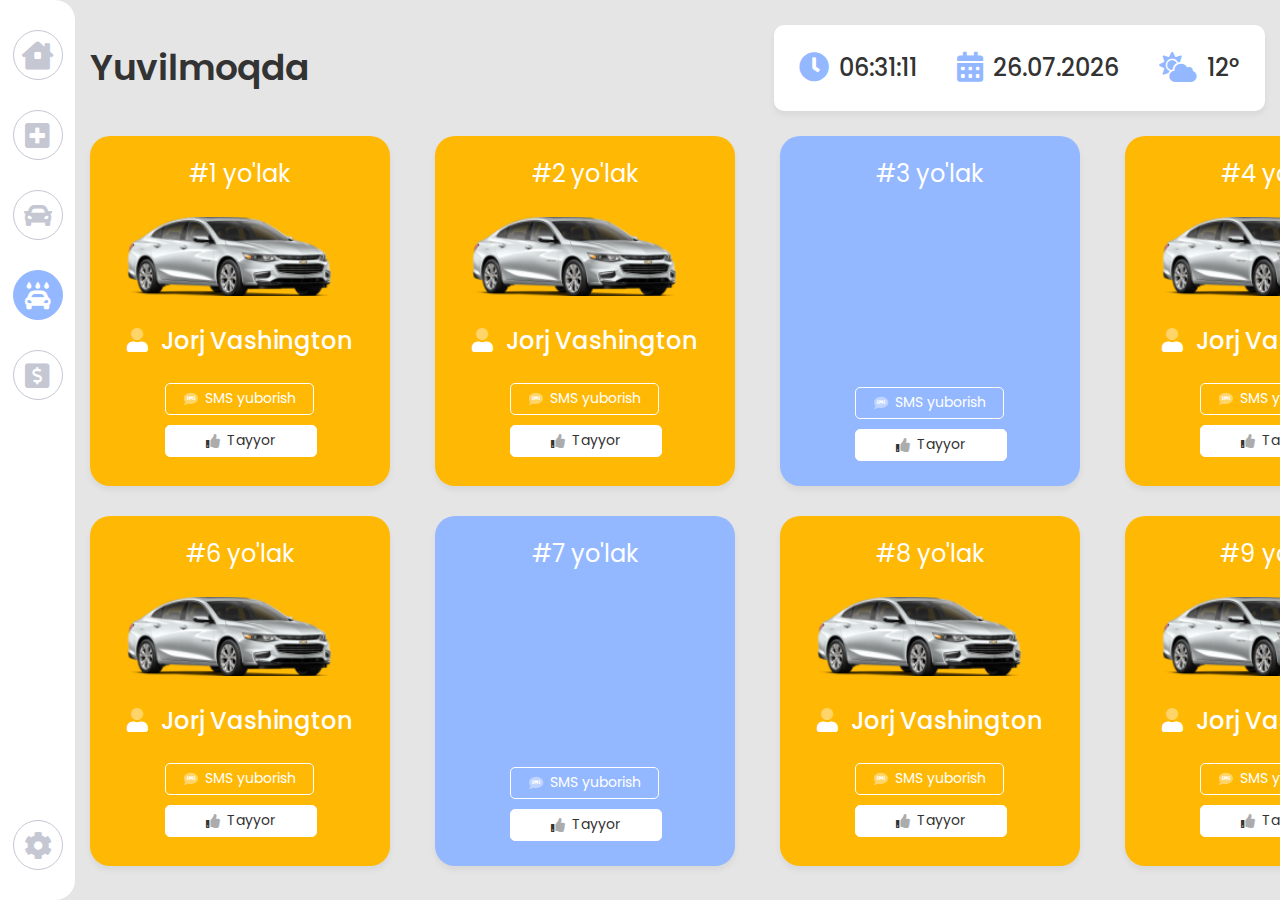
==== pages/beingwashed.html @ 0ac796c6 "merge Murodjon work" ====
<!DOCTYPE html>
<html lang="en">
<head>
    <meta charset="UTF-8">
    <meta http-equiv="X-UA-Compatible" content="IE=edge">
    <meta name="viewport" content="width=device-width, initial-scale=1.0">
    <title>Car wash | Yuvilmoqda</title>
    <link rel="stylesheet" href="../css/style.css">
    <link rel="stylesheet" href="../css/media.css">
</head>
<body>
    
    <div class="wrapper">
        <aside class="aside">
            <div class="aside_list">
                <button class="aside_link menu_btn"><i class="fas fa-bars"></i></button>
                <a href="main.html" class="aside_link"><i class="fas fa-house"></i><span class="tooltiptext">Bosh sahifa</span></a>
                <a href="order.html" class="aside_link"><i class="fas fa-plus-square"></i><span class="tooltiptext">Buyurtma olish</span></a>
                <a href="line.html" class="aside_link"><i class="fas fa-car"></i><span class="tooltiptext">Navbat</span></a>
                <a href="beingwashed.html" class="aside_link active"><i class="fas fa-car-wash"></i><span class="tooltiptext">Yuvilmoqda</span></a>
                <a href="#" class="aside_link"><i class="fas fa-usd-square"></i><span class="tooltiptext"></span></a>
            </div>
            <div class="aside_footer">
                <a href="settings.html" class="aside_link"><i class="fas fa-cog"></i><span class="tooltiptext">Sozlamalar</span></a>
            </div>
        </aside>
        <main class="main">
            <nav class="nav">
                <div class="container">
                    <h1 class="title">Yuvilmoqda</h1>
                    <div class="nav_details">
                        <div class="nav_content nav_clock">
                            <span class="clock_icon"><i class="fas fa-clock"></i></span>
                            <span class="nav_details_text clock_text">10:21:24</span>
                        </div>
                        <div class="nav_content nav_date">
                            <span class="date_icon"><i class="fas fa-calendar-alt"></i></span>
                            <span class="nav_details_text date_text">12.01.2022</span>
                        </div>
                        <div class="nav_content nav_weather">
                            <span class="weather_icon"><i class="fas fa-cloud-sun"></i></span>
                            <span class="nav_details_text weather_text">12°</span>
                        </div>
                    </div>
                </div>
            </nav>
            <div class="content">
                <div class="container">
                    <div class="card-menu">
                        <div class="card-menu-card">
                            <h1 class="yolak">#1 yo'lak</h1>
                            <img src="../img/Malibu2.png" alt="" class="yolak_img">
                            <h2 class="yolak-user"><i class="fad fa-user"></i>Jorj Vashington</h2>
                            <div class="button_class">
                            <button class="yolak-sms"><a href="#"><i class="fad fa-sms"></i>SMS yuborish</a></button>
                        </div>
                        <button class="yolak-tayyor"><a href="#"><i class="fad fa-thumbs-up"></i>Tayyor</a></button>
                        </div>
                        <div class="card-menu-card">
                            <h1 class="yolak">#2 yo'lak</h1>
                            <img src="../img/Malibu2.png" alt="" class="yolak_img">
                            <h2 class="yolak-user"><i class="fad fa-user"></i>Jorj Vashington</h2>
                            <div class="button_class">
                            <button class="yolak-sms"><a href="#"><i class="fad fa-sms"></i>SMS yuborish</a></button>
                        </div>
                        <button class="yolak-tayyor"><a href="#"><i class="fad fa-thumbs-up"></i>Tayyor</a></button>
                        </div>
                        <div class="card-menu-card carding">
                            <h1 class="yolak">#3 yo'lak</h1>
                           
                            <div class="button_cla">
                            <button class="yolak-sms"><a href="#"><i class="fad fa-sms"></i>SMS yuborish</a></button>
                        </div>
                        <button class="yolak-tayyor"><a href="#"><i class="fad fa-thumbs-up"></i>Tayyor</a></button>
                        </div>
                        <div class="card-menu-card">
                            <h1 class="yolak">#4 yo'lak</h1>
                            <img src="../img/Malibu2.png" alt="" class="yolak_img">
                            <h2 class="yolak-user"><i class="fad fa-user"></i>Jorj Vashington</h2>
                            <div class="button_class">
                            <button class="yolak-sms"><a href="#"><i class="fad fa-sms"></i>SMS yuborish</a></button>
                        </div>
                        <button class="yolak-tayyor"><a href="#"><i class="fad fa-thumbs-up"></i>Tayyor</a></button>
                        </div>
                        <div class="card-menu-card">
                            <h1 class="yolak">#5 yo'lak</h1>
                            <img src="../img/Malibu2.png" alt="" class="yolak_img">
                            <h2 class="yolak-user"><i class="fad fa-user"></i>Jorj Vashington</h2>
                            <div class="button_class">
                            <button class="yolak-sms"><a href="#"><i class="fad fa-sms"></i>SMS yuborish</a></button>
                        </div>
                        <button class="yolak-tayyor"><a href="#"><i class="fad fa-thumbs-up"></i>Tayyor</a></button>
                        </div>
                        <div class="card-menu-card">
                            <h1 class="yolak">#6 yo'lak</h1>
                            <img src="../img/Malibu2.png" alt="" class="yolak_img">
                            <h2 class="yolak-user"><i class="fad fa-user"></i>Jorj Vashington</h2>
                            <div class="button_class">
                            <button class="yolak-sms"><a href="#"><i class="fad fa-sms"></i>SMS yuborish</a></button>
                        </div>
                        <button class="yolak-tayyor"><a href="#"><i class="fad fa-thumbs-up"></i>Tayyor</a></button>
                        </div>
                        <div class="card-menu-card carding">
                            <h1 class="yolak">#7 yo'lak</h1>
                           
                            <div class="button_cla">
                            <button class="yolak-sms"><a href="#"><i class="fad fa-sms"></i>SMS yuborish</a></button>
                        </div>
                        <button class="yolak-tayyor"><a href="#"><i class="fad fa-thumbs-up"></i>Tayyor</a></button>
                        </div>
                        <div class="card-menu-card">
                            <h1 class="yolak">#8 yo'lak</h1>
                            <img src="../img/Malibu2.png" alt="" class="yolak_img">
                            <h2 class="yolak-user"><i class="fad fa-user"></i>Jorj Vashington</h2>
                            <div class="button_class">
                            <button class="yolak-sms"><a href="#"><i class="fad fa-sms"></i>SMS yuborish</a></button>
                        </div>
                        <button class="yolak-tayyor"><a href="#"><i class="fad fa-thumbs-up"></i>Tayyor</a></button>
                        </div>
                        <div class="card-menu-card">
                            <h1 class="yolak">#9 yo'lak</h1>
                            <img src="../img/Malibu2.png" alt="" class="yolak_img">
                            <h2 class="yolak-user"><i class="fad fa-user"></i>Jorj Vashington</h2>
                            <div class="button_class">
                            <button class="yolak-sms"><a href="#"><i class="fad fa-sms"></i>SMS yuborish</a></button>
                        </div>
                        <button class="yolak-tayyor"><a href="#"><i class="fad fa-thumbs-up"></i>Tayyor</a></button>
                        </div>
                        <div class="card-menu-card carding">
                            <h1 class="yolak">#10 yo'lak</h1>
                           
                            <div class="button_cla">
                            <button class="yolak-sms"><a href="#"><i class="fad fa-sms"></i>SMS yuborish</a></button>
                        </div>
                        <button class="yolak-tayyor"><a href="#"><i class="fad fa-thumbs-up"></i>Tayyor</a></button>
                        </div>
                    </div>
                </div>
            </div>
        </main>
    </div>

    <script src="../js/script.js"></script>

</body>
</html>
---- css/style.css ----
@import url(all.min.css);
@import url(fonts.css);

*{
    margin: 0;
    padding: 0;
    box-sizing: border-box;
    font-family: "Poppins";
    list-style: none;
    text-decoration: none;
    outline: none;
}
body{
    max-height: 100vh;
}
img{
    object-fit: cover;
}
button{
    border: none;
    outline: none;
    background: transparent;
    cursor: pointer;
}

::-webkit-scrollbar{
    width: 10px;
    border: 1px solid #FFFFFF80;
    background: #fff;
    border-radius: 10px;    
}
::-webkit-scrollbar-thumb{
    background: #94B8FF;
    border-radius: 10px;
}

.wrapper{
    background: #E5E5E5;
    height: 100vh;
    display: flex;
    position: relative;
}
main{
    width: 100%;
    height: 100vh;
    overflow-y: auto;
    padding-bottom: 15px;
}
.container{
    max-width: 1140px;
    margin: 0 auto;
    padding: 0 15px;
}
.menu_btn{
    display: none;
}
/************************************************ Aside styling ******************************************/
.aside{
    width: 150px;
    height: 100%;
    display: flex;
    flex-direction: column;
    justify-content: space-between;
    align-items: center;
    background: #fff;
    border-top-right-radius: 20px;
    border-bottom-right-radius: 20px;
    padding: 70px 0;
}
.aside_list, .aside_footer{
    display: flex;
    flex-direction: column;
    align-items: center;
}
.aside_link{
    position: relative;
    width: 70px;
    height: 70px;
    border-radius: 50%;
    border: 1px solid #C5C7D3;
    font-size: 32px;
    text-align: center;
    margin-bottom: 50px;
    color: #C5C7D3;
    transition: all .3s;
}
.aside_link i{
    line-height: 70px;
}
.aside_link:hover, .aside_link.active, .aside_link:focus{
    background: #94B8FF;
    color: #fff;
    border-color: #94B8FF;
}
.aside_footer .aside_link{
    margin: 0;
}
.aside_link .tooltiptext{
    opacity: 0;
    width: max-content;
    background: #fff;
    color: #000;
    text-align: center;
    padding: 7px 16px;
    border-radius: 2px;
    position: absolute;
    top: 50%;
    transform: translate(-50%, -50%);
    left: 110%;
    z-index: 99;
    font-size: 14px;
    line-height: 21px;
    transition: all .3s;
    pointer-events: none;
}
.aside_link:hover .tooltiptext {
    opacity: 1;
    transform: translate(0%, -50%);
    box-shadow: 0px 0px 10px rgba(0, 0, 0, 0.1);
}
.tooltiptext::after {
    content: "";
    position: absolute;
    top: 50%;
    right: 100%;
    margin-top: -5px;
    border-width: 5px;
    border-style: solid;
    border-color: transparent #fff transparent transparent;
}
/************************************************ Nav styling ******************************************/

nav .container{
    margin: 50px auto;
    display: flex;
    justify-content: space-between;
    align-items: center;
}
.title{
    font-size: 36px;
    line-height: 54px;
    font-weight: 600;
    color: #333333;
}
.nav_details{
    display: flex;
    align-items: center;
    padding: 25px;
    background: #fff;
    box-shadow: 0px 4px 6px rgba(0, 0, 0, 0.06);
    border-radius: 10px;
}
.nav_content{
    padding-right: 40px;
    display: flex;
    align-items: center;
}
.nav_weather{
    padding-right: 0;
}
.nav_details i{
    color: #94B8FF;
    font-size: 30px;
    padding-right: 10px;
}
.nav_details_text, .weather_card_date{
    font-size: 24px;
    line-height: 36px;
    font-weight: 500;
    color: #333;
}
.weather_card_date{
    color: #fff;
}
/********************************************** Main page styling ******************************************/
.main_cards{
    display: grid;
    grid-template-columns: 1fr 1fr 1fr 1fr 1fr 1fr 1fr 1fr 1fr 1fr;
    grid-gap: 100px;
}
.main_card{
    grid-column: span 3;
    height: 350px;
    border-radius: 20px;
    display: flex;
    flex-direction: column;
    justify-content: center;
    align-items: center;
    color: #fff;
    transition: all .3s;
}
.main_card:nth-child(1), .main_card:nth-child(4){
    background: #94B8FF;
}
.main_card:nth-child(2), .main_card:nth-child(5){
    background: #FFB803;
}
.main_card_weather{
    grid-column: span 4;
    grid-row: span 2;
    height: auto !important;
    background: linear-gradient(192.05deg, #47BFDF 0%, #4A91FF 100%);
    display: block;
    border-radius: 15px;
    padding: 50px;
    position: relative;
    overflow: hidden;
}
.main_card_weather::before{
    content: "";
    position: absolute;
    top: 120px;
    left: 0;
    width: 112px;
    height: 235px;
    background: url(../img/weather_vector2.png) no-repeat center / cover;
}
.main_card_weather::after{
    content: "";
    position: absolute;
    top: 0;
    left: 150px;
    width: 425px;
    height: 366px;
    background: url(../img/weather_vector1.png) no-repeat center / cover;
}
.main_card img{
    height: 130px;
    margin-bottom: 25px;
}
.main_card_text, .weather_card_title{
    font-size: 36px;
    line-height: 54px;
    font-weight: 500;
}
.main_card_value{
    font-size: 42px;
    font-weight: 600;
}
.main_card:hover:not(.main_card_weather){
    transform: scale(0.9);
}
.main_card_header{
    display: flex;
    justify-content: space-between;
    align-items: center;
    width: 100%;
    padding-bottom: 60px;
}
.main_card_content{
    width: 100%;
    display: flex;
    justify-content: space-between;
    overflow-x: auto;
}
.main_card_content::-webkit-scrollbar{
    height: 6px;
    border: 1px solid #FFFFFF80;
    background: transparent;
    border-radius: 10px;
}
.main_card_content::-webkit-scrollbar-thumb{
    background: #fff;
}
.weather_card_days img{
    width: 43px;
    height: 43px;
    margin: 24px 0;
}
.weather_card_days{
    padding: 12px 15px;
    margin-bottom: 30px;
}
.weather_card_days.active{
    background: rgba(255, 255, 255, 0.2);
    /* backdrop-filter: blur(2px); */
    border-radius: 20px;
    border: 1px solid;
}
.weather_card_weeks{
    height: 300px;
    overflow-y: auto;
}
.weather_card_weeks::-webkit-scrollbar{
    width: 6px;
    border: 1px solid #FFFFFF80;
    background: transparent;
    border-radius: 10px;
}
.weather_card_weeks::-webkit-scrollbar-thumb{
    background: #fff;
    border-radius: 10px;
}
.weather_card_week{
    width: 100%;
    display: flex;
    justify-content: space-between;
    align-items: center;
    margin-top: 25px;
    padding-right: 80px;
}
.weather_week_day, .weather_week_indi{
    font-size: 18px;
    line-height: 27px;
    font-weight: 600;
}
.weather_week_indi{
    font-weight: 500;
}
.weather_card_week img{
    width: 43px;
    height: 43px;
    margin: 0;
}
.card_footer_title{
    margin: 10px 0;
}
/********************************************* Order page styling *****************************************/
.order_form{
    display: grid;
    grid-template-columns: 1fr 1fr 1fr 1fr 1fr 1fr;
    grid-gap: 70px;
    background: #fff;
    border-radius: 20px;
    padding: 50px 40px;
}
.order_car, .order_services, .order_info{
    grid-column: span 2;
}
.order_title{
    font-size: 36px;
    line-height: 24px;
    font-weight: 600;
    padding-bottom: 40px;
    text-align: center;
}
.order_input, .select{
    width: 100%;
    max-width: 450px;
    height: 70px;
    border-radius: 10px;
    border: 2px solid #94B8FF;
    padding: 20px 30px;
    font-size: 24px;
    font-weight: 500;
    background: #fff;
    transition: all .3s;
    margin-bottom: 30px;
    color: #222;
}
.order_textarea{
    height: 100px !important;
    min-height: 70px;
    max-height: 150px;
    resize: vertical;
}
.order_input::placeholder{
    font-size: 24px;
    line-height: 24px;
    font-weight: 500;
    color: #C5C7D3;
    letter-spacing: -0.011em;
}
.order_input:focus{
    max-width: 450px;
    box-shadow: rgba(0, 0, 0, 0.3) 0px 3px 8px;
    outline: none;
}

.select{
    position: relative;
    text-transform: capitalize;
    text-align: left;
    cursor: pointer;
    color: #333;
    line-height: 10px;
}
.select::before{
    content: "";
    position: absolute;
    right: 30px;
    top: 50%;
    transform: translateY(-50%) rotate(45deg);
    width: 12px;
    height: 12px;
    border-right: 3px solid #333;
    border-bottom: 3px solid #333;
}
.select:hover{
    background: #94B8FF;
}
.select.active{
    background: #94B8FF;
    border-bottom-left-radius: 0;
    border-bottom-right-radius: 0;
}
.fieldset{
    width: 100%;
    border: none;
    position: relative;
}
.options{
    position: absolute;
    top: 70px;
    left: 0;
    width: 100%;
    max-width: 450px;
    height: fit-content;
    background: #fff;
    border-bottom-left-radius: 10px;
    border-bottom-right-radius: 10px;
    overflow: hidden;
    display: none;
    z-index: 99;
}
.options.active{
    display: block;
}
.options .item{
    text-transform: capitalize;
    font-size: 24px;
    font-weight: 500;
    color: #333;
    width: 100%;
    height: 50px;
    padding: 0 30px;
    line-height: 50px;
    cursor: pointer;
    transition: all .3s;
}
.options .item.active{
    background: #94B8FF;
}
.fieldset_switch{
    border: 2px solid #94B8FF;
    max-width: 450px;
    border-radius: 10px;
    padding: 20px 0px 30px 30px;
    display: flex;
    flex-direction: column;
}
.order_switch {
    position: relative;
    display: inline-block;
    width: 60px;
    height: 30px;
    margin-bottom: 20px;
}
.order_switch label{
    position: absolute;
    top: 50%;
    left: 100%;
    transform: translateY(-50%);
    padding-left: 20px;
    width: max-content;
    font-size: 24px;
    line-height: 24px;
    font-weight: 500;
    color: #333;
}
.order_switch input { 
    opacity: 0;
    width: 0;
    height: 0;
}
.switch_slider {
    position: absolute;
    cursor: pointer;
    top: 0;
    left: 0;
    right: 0;
    bottom: 0;
    background-color: #C5C7D3;
    -webkit-transition: .3s;
    transition: .3s;
    border-radius: 30px;
}
.switch_slider:before {
    position: absolute;
    content: "";
    height: 22px;
    width: 22px;
    left: 4px;
    bottom: 4px;
    background-color: #fff;
    -webkit-transition: .3s;
    transition: .3s;
    border-radius: 50%
}
.order_switch input:checked + .switch_slider {
    background-color: #94B8FF;
}
.order_switch input:focus + .switch_slider {
    box-shadow: 0px 3px 3px rgba(0, 0, 0, 0.25);
} 
.order_switch input:checked + .switch_slider:before {
    -webkit-transform: translateX(28px);
    -ms-transform: translateX(28px);
    transform: translateX(28px);
}
.order_info{
    min-width: 360px;
}
.order_details{
    padding: 20px 30px;
    border: 2px solid #94B8FF;
    border-radius: 10px;
    color: #333;
}
.car_brand{
    display: flex;
    justify-content: center;
    align-items: center;
    padding: 10px 0 0;
}
.car_model, .car_numb_desk, .wash_type_blog, .service_type_text, .descr_blog, .wash_cost{
    font-size: 24px;
    line-height: 24px;
    font-weight: 500;
    padding-left: 10px;
    color: #333;
    box-sizing: border-box;
}
.car_number_blog{
    display: flex;
    justify-content: space-between;
    align-items: center;
    flex-wrap: wrap;
}
.car_numb_desk{
    border: 2px solid #333;
    padding: 5px 0;
    border-radius: 5px;
    padding-left: 0;
    font-weight: 600;
    margin-top: 15px;
    margin-right: 5px;
}
.territory_code{
    padding: 0 5px;
    border-right: 2px solid #333;
}
.car_number{
    padding: 0 15px;
}
.car_phone_number{
    border: 2px solid #94B8FF;
    box-sizing: border-box;
    border-radius: 5px;
    font-size: 18px;
    line-height: 24px;
    font-weight: 500;
    padding: 5px 10px;
    margin-top: 15px;
}
.wash_type_blog{
    display: flex;
    align-items: center;
    padding: 15px 0 0px;
}
.wash_type, .descr{
    font-weight: 300;
    padding-left: 10px;
    font-size: 22px;
}
.service_type_blog{
    display: flex;
    align-items: center;
    flex-wrap: wrap;
    padding-top: 5px;
}
.service_type_text{
    padding-left: 0;
}
.service_type{
    margin: 5px;
    padding: 0px 10px;
    font-size: 14px;
    line-height: 21px;
    border-radius: 50px;
    cursor: pointer;
}
.service_type:nth-child(4n+2){
    background: #BED4FF;
}
.service_type:nth-child(4n+1){
    background: #F4C7FF;
}
.service_type:nth-child(4n+3){
    background: #FFE0CF;
}
.service_type:nth-child(4n+4){
    background: #FEC9DC;
}
.descr_blog{
    padding: 0 0 40px;
    display: flex;
    align-items: center;
    padding-top: 5px;
}
.wash_cost{
    padding-left: 0;
    text-align: center;
    padding-bottom: 5px;
}
.btn{
    max-width: 320px;
    width: 100%;
    height: 60px;
    background: #94B8FF;
    color: #fff;
    font-size: 24px;
    font-weight: 500;
    line-height: 36px;
    border-radius: 10px;
    border: none;
    cursor: pointer;
}
.order_btn_blog{
    display: flex;
    justify-content: center;
}

/************************************************ Navbat.html ******************************************/

.table-bordered::-webkit-scrollbar {
    width: 10px;
    background: transparent; 
    border: 1px solid #FFFFFF80;
    background: #fff;
    border-radius: 10px;
}
  /* Add a thumb */
  .table-bordered::-webkit-scrollbar-thumb {
    border-radius: 10px;
    background: #94B8FF;
  }
#dataTable{
    width: 1630px;
    height: 120px;
background: #FFFFFF;
box-shadow: 0px 4px 6px rgba(0, 0, 0, 0.06);
border-radius: 20px;
margin-bottom: 30px;
}
#dataTable tbody tr td:nth-child(1){
    font-family: 'Poppins';
font-style: normal;
font-weight: 500;
font-size: 40px;
line-height: 60px;
text-align: center;
color: #FFB803;
}
#dataTable tbody tr td:nth-child(2){
    width: 186px;
    height: 80px;
}
#dataTable tbody tr td:nth-child(3){
    font-family: 'Poppins';
    font-style: normal;
    font-weight: 500;
    font-size: 40px;
    line-height: 60px;
    text-align: center;
    color: #898989;
}
#dataTable tbody tr td:nth-child(4){
    width: 110px;
    height: 44px;
}
#dataTable tbody tr td:nth-child(5){
    font-family: 'Poppins';
    font-style: normal;
    font-weight: 500;
    font-size: 40px;
    line-height: 60px;
    text-align: center;
    color: #898989;
}
#dataTable tbody tr td:nth-child(6){
    font-family: 'Poppins';
    font-style: normal;
    font-weight: 500;
    font-size: 40px;
    line-height: 60px;
    text-align: center;
    color: #898989;
}
#dataTable tbody tr td:nth-child(7){
    font-family: 'Poppins';
    font-style: normal;
    font-weight: 500;
font-size: 40px;
line-height: 60px;
text-align: center;
color: #333333;
}
/* #dataTable tbody tr td hr{
    border: 2px solid #c7d3c5;
    transform: rotate(90deg);
    width: 50px;
    height: 4px;
    display: flex;
    align-items: center;
    text-align: center;
} */
/************************************************ Navbat html end ******************************************/
/************************************************ Yuvilmoqda ******************************************/
.card-menu{
    display: grid;
    grid-template-columns: 20% 20% 20% 20% 20%;
    grid-column-gap: 30px;
    grid-row-gap: 30px;
}
.card-menu-card{
    width: 300px;
    height: 350px;
    background: #FFB803;
    box-shadow: 0px 4px 6px rgba(0, 0, 0, 0.06);
    border-radius: 20px;
}
.yolak{
    padding-top: 20px;
    font-family: 'Poppins';
    font-style: normal;
    font-weight: normal;
    font-size: 24px;
    line-height: 36px;
    text-align: center;
    color: #FFFFFF;
}
.yolak_img{
    padding-top: 25px;
    padding-left: 35px;
    width: 244px;
    height: 104px;
}
.yolak-user{
    padding-top: 20px;
    padding-bottom: 24px;
    font-family:'Poppins';
font-style: normal;
font-weight: 500;
font-size: 24px;
line-height: 36px;
text-align: center;
color: #FFFFFF;
}
.yolak-sms{
    border: 1px solid #FFFFFF;
box-sizing: border-box;
border-radius: 5px;
margin-left: 25%;
}
.yolak-sms:hover{
background-color: #FFFFFF;
}
.yolak-tayyor:hover{
background: none;
}
.yolak-tayyor{
    margin-top: 10px;
    border: 1px solid #FFFFFF;
box-sizing: border-box;
border-radius: 5px;
margin-left: 25%;
background: #FFFFFF;
}
.yolak-sms a{
    padding: 4px 17px 5px 18px;
    font-family: 'Poppins';
    font-style: normal;
    font-weight: normal;
    font-size: 14px;
    line-height: 21px;
    text-align: center;
    color: #FFFFFF;
    display: flex;
    justify-content: center;
    align-items: center;
}
.yolak-tayyor a{
    padding: 4px 41px 5px 40px;
    font-family: 'Poppins';
    font-style: normal;
    font-weight: normal;
    font-size: 14px;
    line-height: 21px;
    text-align: center;
    color: #333333;
    display: flex;
    justify-content: center;
    align-items: center;
}
.yolak-sms a:hover{
    color: #333333;
}
.yolak-tayyor a:hover{
    color: #fff;
}
.fa-user{
    padding-right: 13px;
}
.fa-thumbs-up{
    padding-right: 7px;
}
.fa-sms{
    padding-right: 7px;
}
.carding{
    background: #94B8FF;
}
.button_cla{
    padding-top: 65%;
}
/************************************************ Yuvilmoqda end ******************************************/


/************************************************ Sozlamalar ******************************************/

.card-body{
    background: #94B8FF;
    border-radius: 30px;
    width: 1620px;
    height: 496px;
}.card-headerr{
    display: flex;
    justify-content: space-between;
}
.text-primaryy{
    font-family: 'Poppins';
font-style: normal;
font-weight: 600;
font-size: 42px;
line-height: 63px;
color: #FFFFFF;
margin-top: 38px;
margin-left: 70px;
}
.text-primar{
    background: #FFFFFF;
    box-shadow: 0px 4px 6px rgba(0, 0, 0, 0.06);
    border-radius: 10px;
    padding: 7px 21px 6px 60px;
    margin-top: 38px;
    margin-right: 70px;
}
.text-primar a{
    font-family: 'Poppins';
    font-style: normal;
    font-weight: normal;
    font-size: 30px;
    line-height: 45px;
    text-align: center;
    color: #94B8FF;
}
.fa-bell-plus{
    padding-right: 11px;
}
thead tr th{
    font-family: 'Poppins';
    font-style: normal;
    font-weight: 500;
    font-size: 30px;
    line-height: 45px;
    color: #FFFFFF;
    padding-top: 40px;
}
#userTable tbody tr td{
    font-family: 'Poppins';
    font-style: normal;
    font-weight: 500;
    font-size: 30px;
    line-height: 45px;
    color: #FFFFFF;
}
#userTable tbody tr td a{
    color: #FFFFFF;
}
.tablet{
    height: 400px;
    overflow-y: auto;
}
.tablet::-webkit-scrollbar{
    width: 10px;
    border: 1px solid #FFFFFF80;
    background: #fff;
    border-radius: 10px;    
}
.tablet::-webkit-scrollbar-thumb{
    background: #94B8FF;
    border-radius: 10px;
}
.fa-badge-dollar{
    padding-right: 20px;
}
.fa-pen{
    padding-right: 20px;
}
/* .chiziq{
    opacity: 0.5;
    position: absolute;
    width: 1440px;
    border: 1px solid #FFFFFF;
} */
.chiziq2{
    width: 370px;
    border: 1px solid #FFFFFF;
    margin-left: 18%;
    margin-bottom: 14px;
}

/* yuvish yo`lagi sozlamalari */

.yuvish-yolagi{
    margin-right: 45px;
    margin-top: 48px;
    width: 510px;
    height: 600px;
    background: #FFB803;
box-shadow: 0px 15px 20px rgba(0, 0, 0, 0.05);
border-radius: 20px;
}
.yuvish-title{
    font-family: 'Poppins';
font-style: normal;
font-weight: 600;
font-size: 42px;
line-height: 63px;
text-align: center;
color: #FFFFFF;
padding-bottom: 8px;
padding-top: 38px;
}
.yuvish-primn{
    display: flex;
    justify-content: center;
    margin-left: 17%;
    margin-bottom: 50px;
}
.yuvidh-card{
    display: flex;
    justify-content: space-around;
    margin-bottom: 9px;
}
.yuvish-link{
    width: 70px;
    height: 70px;  
    font-size: 32px;
    color: #fff;
}
.yuvish_yol{
    font-family: 'Poppins';
font-style: normal;
font-weight: 500;
font-size: 30px;
line-height: 45px;
color: #FFFFFF;
}
.yuvish-cards{
    height: 300px;
    overflow-y: auto;
}
.yuvish-cards::-webkit-scrollbar{
    width: 6px;
    border: 1px solid #FFFFFF80;
    background: transparent;
    border-radius: 10px;
}
.yuvish-cards::-webkit-scrollbar-thumb{
    background: #fff;
    border-radius: 10px;
}
/* yuvish yo`lagi sozlamalari  end*/

/* xizmatlar sozlamalari */

.xizmatlar{
    position: absolute;
    margin-top: 48px;
    margin-left: 45px;
width: 510px;
height: 600px;
left: 775px;
top: 738px;
background: #94B8FF;
box-shadow: 0px 15px 20px rgba(0, 0, 0, 0.05);
border-radius: 20px;
}
/* xizmatlar sozlamalari end */
/************************************************ Sozlamalar end ******************************************/
---- css/media.css ----
@media (min-width: 1660px) {
    .container{
        max-width: 1600px;   
    }
}
@media (max-width: 1660px) {
    .container{
        max-width: 1360px;
    }
    .main_cards{
        grid-gap: 50px; 
    }
    .main_card_value{
        font-size: 40px;
        padding: 0 8px;
        text-align: center;
    }
    .order_switch label{
        font-size: 22px;
    }
    .order_form {
        padding: 40px 30px;
    }
}
@media (max-width: 1400px) {
    .order_switch label, .order_input::placeholder{
        font-size: 20px;
        word-wrap: normal;
        width: 300%;
        transition: all 0s;
        padding-left: 10px;
    }
    .select, .order_input{
        font-size: 20px;
        height: 60px;
    }
    .select::before{
        width: 10px;
        height: 10px;
    }
    .order_form{
        grid-gap: 40px;
    }
    .order_details{
        padding: 20px;
    }
    .fieldset_switch{
        padding: 20px 0 20px 20px;
    }
    .car_img{
        width: 100%;
        height: auto;
        display: flex;
        justify-content: center;
        margin: 0 auto;
    }
    .card-menu{
        display: grid;
        grid-template-columns: 20% 20% 20% 20% 20%;
        grid-column-gap: 110px;
        grid-row-gap: 30px;
    }
    .container{
        max-width: 1250px;
    }
    .main_card_value{
        font-size: 30px;
    }
    .main_card_text{
        font-size: 26px;
    }
    .main_card_img{
        width: 100px;
        height: 100px !important;
    }
    .main_card{
        height: 300px;
        padding: 10px 0;
    }
    .main_card_header{
        padding-bottom: 30px;
    }
    .main_card_weather{
        padding: 20px 30px;
    }
    nav .container{
        margin: 25px auto;
    }
    aside{
        padding: 30px 0 !important;
        width: 80px !important;
    }
    .aside_link{
        width: 50px;
        height: 50px;
        font-size: 28px;
        margin-bottom: 30px;
    }
    .aside_link i{
        line-height: 50px;
        
    }
}
@media (max-width: 1100px) {
    .order_car, .order_services, .order_info{
        grid-column: span 3;
    }
    .main_card_value{
        font-size: 26px;
        line-height: 30px;
    }
    .main_card_text{
        font-size: 22px;
    }
    .main_card_img{
        width: 80px;
        height: 80px !important;
    }
    .main_card{
        height: 250px;
    }
    .main_card_weather{
        padding: 15px 20px;
    }
    .weather_card_days img{
        margin: 12px 0;
    }
    .weather_card_weeks{
        height: 220px;
    }
    .weather_card_week{
        margin-top: 15px;
        padding-right: 10px;
    }
    .weather_card_days{
        margin-bottom: 15px;
        padding: 10px 12px;
    }
    .weather_card_title{
        font-size: 32px;
        padding-right: 15px;
    }
    .nav_details_text, .weather_card_date{
        font-size: 20px;
    }
    .card-menu{
        display: grid;
        grid-template-columns: 25% 25% 25% 25%;
        grid-column-gap: 150px;
        grid-row-gap: 30px;
    }
}
@media (max-width: 992px) {
    .order_info{
        grid-column: span 6;
    }
    .main_cards{
        grid-gap: 25px;
    }
    .main_card_value{
        font-size: 22px;
        line-height: 30px;
    }
    .main_card_text{
        font-size: 20px;
    }
    .main_card_img{
        width: 60px;
        height: 60px !important;
        margin: 0;
    }
    .main_card{
        height: 220px;
    }
    .nav_details{
        padding: 15px;
    }
    .title{
        font-size: 32px;
        padding-right: 15px;
    }
    .weather_week_day, .weather_week_indi{
        font-size: 16px;
    }
    .weather_card_days img, .card_footer_title{
        margin: 0;
    }
    .weather_card_days{
        padding: 6px 8px;
    }
    .main_card_header{
        padding-bottom: 15px;
    }
    .weather_card_title{
        font-size: 28px;    
    }
    .nav_details_text, .weather_card_date{
        font-size: 16px;
    }
    aside{
        overflow-y: scroll;
    }
    .tooltiptext{
        display: none;
    }
    .card-menu{
        display: grid;
        grid-template-columns: 25% 25% 25% 25%;
        grid-column-gap: 190px;
        grid-row-gap: 30px;
    }
}
@media (max-width: 768px) {
    .main_card_weather{
        grid-column: span 6 !important;
    }
    .main_card{
        grid-column: span 4;
    }
    .main_card:nth-child(1), .main_card:nth-child(2){
        grid-column: span 5;
    }
    .nav .container{
        flex-direction: column;
        margin: 10px auto 20px;
    }
    .order_car, .order_services, .order_info{
        grid-column: span 6;
    }
    .fieldset{
        display: flex;
        justify-content: center;
        margin: 0 auto;
    }
    .card-menu{
        display: grid;
        grid-template-columns: 25% 25% 25% 25%;
        grid-column-gap: 200px;
        grid-row-gap: 30px;
    }
}
@media (max-width: 640px) {
    aside{
        position: absolute;
        top: 10px;
        left: 10px;
        border-radius: 20px;
        box-shadow: rgba(0, 0, 0, 0.24) 0px 3px 8px;
        display: block !important;
        height: 80px !important;
        z-index: 999;
        overflow-y: hidden !important;
        transition: all .3s;
        padding: 15px 0 !important;
    }
    .card-menu{
        display: grid;
        grid-template-columns: 25% 25% 25% 25%;
        grid-column-gap: 230px;
        grid-row-gap: 30px;
    }
    aside.active{
        height: max-content !important;
        overflow-y: auto !important;
    }
    .menu_btn i{
        transition: all .3s;
    }
    aside.active .menu_btn i{
        transform: rotate(90deg);
    }
    .main_card_weather{
        padding: 10px 15px;
    }
    .menu_btn{
        display: block;
    }
    .order_form{
        padding: 30px 20px;
    }
}
@media (max-width: 440px) {
    .aside_link {
        margin-bottom: 20px;
    }
    .main_card_weatherm, .main_card{
        grid-column: span 10 !important;
    }
    .nav_content {
        padding-right: 15px;
    }
    .order_form{
        padding: 20px 10px;
    }
    .order_title{
        font-size: 30px;
    }
    .select, .order_input{
        font-size: 18px;
        height: 50px;
        margin-bottom: 20px;
        padding: 10px 15px;
    }
    .select::before{
        width: 8px;
        height: 8px;
        right: 15px;
    }
    .order_info{
        min-width: 275px;
    }
    .car_model, .car_numb_desk, .wash_type_blog, .service_type_text, .descr_blog, .wash_cost{
        font-size: 20px;
        font-weight: 500;
    }
    .wash_type, .descr {
        font-size: 18px;
    }
    .btn{
        height: 50px;
        font-size: 20px;
    }
    .nav_details{
        flex-wrap: wrap;
    }
    .card-menu{
        display: grid;
        grid-template-columns: 50% 50%;
        grid-column-gap: 170px;
        grid-row-gap: 30px;
    }
}
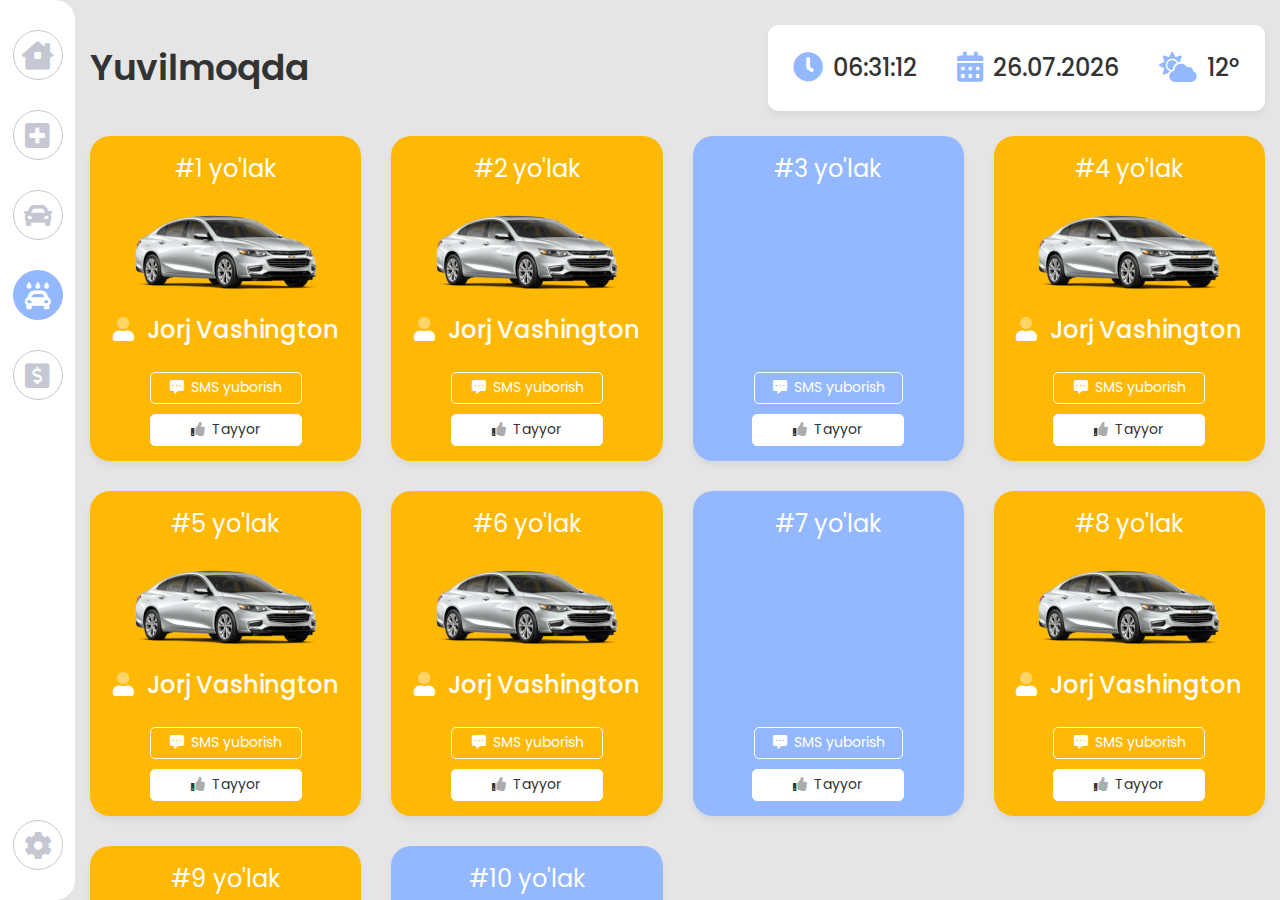
==== commit ff05e703: "responsive for beingwashed" ====
--- a/pages/beingwashed.html
+++ b/pages/beingwashed.html
@@ -52,87 +52,87 @@
                             <img src="../img/Malibu2.png" alt="" class="yolak_img">
                             <h2 class="yolak-user"><i class="fad fa-user"></i>Jorj Vashington</h2>
                             <div class="button_class">
-                            <button class="yolak-sms"><a href="#"><i class="fad fa-sms"></i>SMS yuborish</a></button>
+                            <button class="yolak-sms"><a href="#"><i class="fas fa-comment-alt-dots" id="comment_icon"></i>SMS yuborish</a></button>
+                            <button class="yolak-tayyor"><a href="#"><i class="fad fa-thumbs-up"></i>Tayyor</a></button>
                         </div>
-                        <button class="yolak-tayyor"><a href="#"><i class="fad fa-thumbs-up"></i>Tayyor</a></button>
                         </div>
                         <div class="card-menu-card">
                             <h1 class="yolak">#2 yo'lak</h1>
                             <img src="../img/Malibu2.png" alt="" class="yolak_img">
                             <h2 class="yolak-user"><i class="fad fa-user"></i>Jorj Vashington</h2>
                             <div class="button_class">
-                            <button class="yolak-sms"><a href="#"><i class="fad fa-sms"></i>SMS yuborish</a></button>
+                            <button class="yolak-sms"><a href="#"><i class="fas fa-comment-alt-dots" id="comment_icon"></i>SMS yuborish</a></button>
+                            <button class="yolak-tayyor"><a href="#"><i class="fad fa-thumbs-up"></i>Tayyor</a></button>
                         </div>
-                        <button class="yolak-tayyor"><a href="#"><i class="fad fa-thumbs-up"></i>Tayyor</a></button>
                         </div>
                         <div class="card-menu-card carding">
                             <h1 class="yolak">#3 yo'lak</h1>
-                           
+                            <img src="../img/Malibu2.png" alt="" class="yolak_img">
                             <div class="button_cla">
-                            <button class="yolak-sms"><a href="#"><i class="fad fa-sms"></i>SMS yuborish</a></button>
+                            <button class="yolak-sms"><a href="#"><i class="fas fa-comment-alt-dots" id="comment_icon"></i>SMS yuborish</a></button>
+                            <button class="yolak-tayyor"><a href="#"><i class="fad fa-thumbs-up"></i>Tayyor</a></button>
                         </div>
-                        <button class="yolak-tayyor"><a href="#"><i class="fad fa-thumbs-up"></i>Tayyor</a></button>
                         </div>
                         <div class="card-menu-card">
                             <h1 class="yolak">#4 yo'lak</h1>
                             <img src="../img/Malibu2.png" alt="" class="yolak_img">
                             <h2 class="yolak-user"><i class="fad fa-user"></i>Jorj Vashington</h2>
                             <div class="button_class">
-                            <button class="yolak-sms"><a href="#"><i class="fad fa-sms"></i>SMS yuborish</a></button>
+                            <button class="yolak-sms"><a href="#"><i class="fas fa-comment-alt-dots" id="comment_icon"></i>SMS yuborish</a></button>
+                            <button class="yolak-tayyor"><a href="#"><i class="fad fa-thumbs-up"></i>Tayyor</a></button>
                         </div>
-                        <button class="yolak-tayyor"><a href="#"><i class="fad fa-thumbs-up"></i>Tayyor</a></button>
                         </div>
                         <div class="card-menu-card">
                             <h1 class="yolak">#5 yo'lak</h1>
                             <img src="../img/Malibu2.png" alt="" class="yolak_img">
                             <h2 class="yolak-user"><i class="fad fa-user"></i>Jorj Vashington</h2>
                             <div class="button_class">
-                            <button class="yolak-sms"><a href="#"><i class="fad fa-sms"></i>SMS yuborish</a></button>
+                            <button class="yolak-sms"><a href="#"><i class="fas fa-comment-alt-dots" id="comment_icon"></i>SMS yuborish</a></button>
+                            <button class="yolak-tayyor"><a href="#"><i class="fad fa-thumbs-up"></i>Tayyor</a></button>
                         </div>
-                        <button class="yolak-tayyor"><a href="#"><i class="fad fa-thumbs-up"></i>Tayyor</a></button>
                         </div>
                         <div class="card-menu-card">
                             <h1 class="yolak">#6 yo'lak</h1>
                             <img src="../img/Malibu2.png" alt="" class="yolak_img">
                             <h2 class="yolak-user"><i class="fad fa-user"></i>Jorj Vashington</h2>
                             <div class="button_class">
-                            <button class="yolak-sms"><a href="#"><i class="fad fa-sms"></i>SMS yuborish</a></button>
+                            <button class="yolak-sms"><a href="#"><i class="fas fa-comment-alt-dots" id="comment_icon"></i>SMS yuborish</a></button>
+                            <button class="yolak-tayyor"><a href="#"><i class="fad fa-thumbs-up"></i>Tayyor</a></button>
                         </div>
-                        <button class="yolak-tayyor"><a href="#"><i class="fad fa-thumbs-up"></i>Tayyor</a></button>
                         </div>
                         <div class="card-menu-card carding">
                             <h1 class="yolak">#7 yo'lak</h1>
-                           
+                            <img src="../img/Malibu2.png" alt="" class="yolak_img">
                             <div class="button_cla">
-                            <button class="yolak-sms"><a href="#"><i class="fad fa-sms"></i>SMS yuborish</a></button>
+                            <button class="yolak-sms"><a href="#"><i class="fas fa-comment-alt-dots" id="comment_icon"></i>SMS yuborish</a></button>
+                            <button class="yolak-tayyor"><a href="#"><i class="fad fa-thumbs-up"></i>Tayyor</a></button>
                         </div>
-                        <button class="yolak-tayyor"><a href="#"><i class="fad fa-thumbs-up"></i>Tayyor</a></button>
                         </div>
                         <div class="card-menu-card">
                             <h1 class="yolak">#8 yo'lak</h1>
                             <img src="../img/Malibu2.png" alt="" class="yolak_img">
                             <h2 class="yolak-user"><i class="fad fa-user"></i>Jorj Vashington</h2>
                             <div class="button_class">
-                            <button class="yolak-sms"><a href="#"><i class="fad fa-sms"></i>SMS yuborish</a></button>
+                            <button class="yolak-sms"><a href="#"><i class="fas fa-comment-alt-dots" id="comment_icon"></i>SMS yuborish</a></button>
+                            <button class="yolak-tayyor"><a href="#"><i class="fad fa-thumbs-up"></i>Tayyor</a></button>
                         </div>
-                        <button class="yolak-tayyor"><a href="#"><i class="fad fa-thumbs-up"></i>Tayyor</a></button>
                         </div>
                         <div class="card-menu-card">
                             <h1 class="yolak">#9 yo'lak</h1>
                             <img src="../img/Malibu2.png" alt="" class="yolak_img">
                             <h2 class="yolak-user"><i class="fad fa-user"></i>Jorj Vashington</h2>
                             <div class="button_class">
-                            <button class="yolak-sms"><a href="#"><i class="fad fa-sms"></i>SMS yuborish</a></button>
+                            <button class="yolak-sms"><a href="#"><i class="fas fa-comment-alt-dots" id="comment_icon"></i>SMS yuborish</a></button>
+                            <button class="yolak-tayyor"><a href="#"><i class="fad fa-thumbs-up"></i>Tayyor</a></button>
                         </div>
-                        <button class="yolak-tayyor"><a href="#"><i class="fad fa-thumbs-up"></i>Tayyor</a></button>
                         </div>
                         <div class="card-menu-card carding">
                             <h1 class="yolak">#10 yo'lak</h1>
-                           
+                            <img src="../img/Malibu2.png" alt="" class="yolak_img">
                             <div class="button_cla">
-                            <button class="yolak-sms"><a href="#"><i class="fad fa-sms"></i>SMS yuborish</a></button>
+                            <button class="yolak-sms"><a href="#"><i class="fas fa-comment-alt-dots" id="comment_icon"></i>SMS yuborish</a></button>
+                            <button class="yolak-tayyor"><a href="#"><i class="fad fa-thumbs-up"></i>Tayyor</a></button>
                         </div>
-                        <button class="yolak-tayyor"><a href="#"><i class="fad fa-thumbs-up"></i>Tayyor</a></button>
                         </div>
                     </div>
                 </div>
--- a/css/style.css
+++ b/css/style.css
@@ -631,172 +631,149 @@
     border-radius: 10px;
 }
   /* Add a thumb */
-  .table-bordered::-webkit-scrollbar-thumb {
-    border-radius: 10px;
-    background: #94B8FF;
-  }
-#dataTable{
-    width: 1630px;
-    height: 120px;
-background: #FFFFFF;
-box-shadow: 0px 4px 6px rgba(0, 0, 0, 0.06);
-border-radius: 20px;
-margin-bottom: 30px;
-}
-#dataTable tbody tr td:nth-child(1){
-    font-family: 'Poppins';
-font-style: normal;
-font-weight: 500;
-font-size: 40px;
-line-height: 60px;
-text-align: center;
-color: #FFB803;
-}
-#dataTable tbody tr td:nth-child(2){
-    width: 186px;
-    height: 80px;
-}
-#dataTable tbody tr td:nth-child(3){
+.table-bordered::-webkit-scrollbar-thumb {
+    border-radius: 10px;
+    background: #94B8FF;
+}
+tr{
+    background: #fff;
+    border-radius: 20px;
+    box-shadow: 0px 4px 6px rgba(0, 0, 0, 0.06);
+}
+.card-body tr{
+    background: transparent;
+}
+tr:last-child{
+    margin-bottom: 0;
+}
+#dataTable{ 
+    max-width: 1600px;
+    /* min-width: 1200px; */
+    overflow: auto;
+    border-collapse:separate; 
+    border-spacing: 0 30px;
+}
+tbody{
+    min-width: 1200px;
+    overflow: auto;
+}
+#dataTable tbody tr td{
     font-family: 'Poppins';
     font-style: normal;
     font-weight: 500;
     font-size: 40px;
     line-height: 60px;
     text-align: center;
+    color: #FFB803;
+}
+#dataTable tbody tr td:nth-child(2){
+    max-width: 186px;
+    height: 80px;
+}
+#dataTable tbody tr td:nth-child(3){
     color: #898989;
 }
 #dataTable tbody tr td:nth-child(4){
-    width: 110px;
+    max-width: 110px;
     height: 44px;
 }
-#dataTable tbody tr td:nth-child(5){
-    font-family: 'Poppins';
-    font-style: normal;
-    font-weight: 500;
-    font-size: 40px;
-    line-height: 60px;
-    text-align: center;
+#dataTable tbody tr td:nth-child(5), #dataTable tbody tr td:nth-child(6){
     color: #898989;
 }
-#dataTable tbody tr td:nth-child(6){
-    font-family: 'Poppins';
-    font-style: normal;
-    font-weight: 500;
-    font-size: 40px;
-    line-height: 60px;
-    text-align: center;
-    color: #898989;
-}
 #dataTable tbody tr td:nth-child(7){
-    font-family: 'Poppins';
-    font-style: normal;
-    font-weight: 500;
-font-size: 40px;
-line-height: 60px;
-text-align: center;
-color: #333333;
-}
-/* #dataTable tbody tr td hr{
-    border: 2px solid #c7d3c5;
-    transform: rotate(90deg);
-    width: 50px;
-    height: 4px;
-    display: flex;
-    align-items: center;
-    text-align: center;
-} */
+    color: #333333;
+    border-top-right-radius: 20px;
+    border-bottom-right-radius: 20px;
+}
+#dataTable tbody tr td:nth-child(1){
+    border-top-left-radius: 20px;
+    border-bottom-left-radius: 20px;
+    padding-left: 15px;
+}
 /************************************************ Navbat html end ******************************************/
 /************************************************ Yuvilmoqda ******************************************/
 .card-menu{
+    width: 100%;
     display: grid;
-    grid-template-columns: 20% 20% 20% 20% 20%;
-    grid-column-gap: 30px;
-    grid-row-gap: 30px;
+    grid-template-columns: 1fr 1fr 1fr 1fr 1fr;
+    grid-gap: 30px;
 }
 .card-menu-card{
-    width: 300px;
-    height: 350px;
+    max-width: 300px;
     background: #FFB803;
     box-shadow: 0px 4px 6px rgba(0, 0, 0, 0.06);
     border-radius: 20px;
+    padding: 15px 0;
+    text-align: center;
+    display: flex;
+    flex-direction: column;
+    align-items: center;
+    justify-content: center;
+    color: #fff;
 }
 .yolak{
-    padding-top: 20px;
-    font-family: 'Poppins';
-    font-style: normal;
-    font-weight: normal;
+    font-weight: 400;
     font-size: 24px;
     line-height: 36px;
-    text-align: center;
-    color: #FFFFFF;
 }
 .yolak_img{
-    padding-top: 25px;
-    padding-left: 35px;
-    width: 244px;
-    height: 104px;
+    max-width: 244px;
+    height: auto;
+    margin: 25px 0 20px;
 }
 .yolak-user{
-    padding-top: 20px;
+    font-weight: 500;
+    font-size: 24px;
+    line-height: 36px;
+    text-align: center;
+    padding: 0 8px;
     padding-bottom: 24px;
-    font-family:'Poppins';
-font-style: normal;
-font-weight: 500;
-font-size: 24px;
-line-height: 36px;
-text-align: center;
-color: #FFFFFF;
 }
 .yolak-sms{
-    border: 1px solid #FFFFFF;
-box-sizing: border-box;
-border-radius: 5px;
-margin-left: 25%;
+    border: 1px solid #fff;
+    box-sizing: border-box;
+    border-radius: 5px;
+    transition: all .3s;
 }
 .yolak-sms:hover{
-background-color: #FFFFFF;
-}
-.yolak-tayyor:hover{
-background: none;
+    background-color: #fff;
+    color: #000;
+}
+.button_class{
+    display: flex;
+    flex-direction: column;
 }
 .yolak-tayyor{
     margin-top: 10px;
-    border: 1px solid #FFFFFF;
-box-sizing: border-box;
-border-radius: 5px;
-margin-left: 25%;
-background: #FFFFFF;
+    border: 1px solid #fff;
+    background: #fff;
+    border-radius: 5px;
+    text-align: center;
+    transition: all .3s;
 }
 .yolak-sms a{
     padding: 4px 17px 5px 18px;
-    font-family: 'Poppins';
-    font-style: normal;
+    display: inline-block;
     font-weight: normal;
     font-size: 14px;
     line-height: 21px;
     text-align: center;
     color: #FFFFFF;
-    display: flex;
-    justify-content: center;
-    align-items: center;
 }
 .yolak-tayyor a{
     padding: 4px 41px 5px 40px;
-    font-family: 'Poppins';
-    font-style: normal;
+    display: inline-block;
     font-weight: normal;
     font-size: 14px;
     line-height: 21px;
     text-align: center;
     color: #333333;
-    display: flex;
-    justify-content: center;
-    align-items: center;
 }
 .yolak-sms a:hover{
     color: #333333;
 }
-.yolak-tayyor a:hover{
+.yolak-tayyor:hover{
+    background: transparent;
     color: #fff;
 }
 .fa-user{
@@ -805,14 +782,15 @@
 .fa-thumbs-up{
     padding-right: 7px;
 }
-.fa-sms{
+#comment_icon{
     padding-right: 7px;
 }
 .carding{
     background: #94B8FF;
-}
-.button_cla{
-    padding-top: 65%;
+    justify-content: space-between;
+}
+.carding img{
+    opacity: 0;
 }
 /************************************************ Yuvilmoqda end ******************************************/
 
--- a/css/media.css
+++ b/css/media.css
@@ -20,6 +20,9 @@
     }
     .order_form {
         padding: 40px 30px;
+    }
+    .card-menu{
+        grid-template-columns: 1fr 1fr 1fr 1fr;
     }
 }
 @media (max-width: 1400px) {
@@ -54,12 +57,6 @@
         justify-content: center;
         margin: 0 auto;
     }
-    .card-menu{
-        display: grid;
-        grid-template-columns: 20% 20% 20% 20% 20%;
-        grid-column-gap: 110px;
-        grid-row-gap: 30px;
-    }
     .container{
         max-width: 1250px;
     }
@@ -144,10 +141,10 @@
         font-size: 20px;
     }
     .card-menu{
-        display: grid;
-        grid-template-columns: 25% 25% 25% 25%;
-        grid-column-gap: 150px;
-        grid-row-gap: 30px;
+        grid-template-columns: 1fr 1fr 1fr;
+    }
+    .card-menu-card{
+        min-height: 325px;
     }
 }
 @media (max-width: 992px) {
@@ -203,12 +200,6 @@
     .tooltiptext{
         display: none;
     }
-    .card-menu{
-        display: grid;
-        grid-template-columns: 25% 25% 25% 25%;
-        grid-column-gap: 190px;
-        grid-row-gap: 30px;
-    }
 }
 @media (max-width: 768px) {
     .main_card_weather{
@@ -233,10 +224,7 @@
         margin: 0 auto;
     }
     .card-menu{
-        display: grid;
-        grid-template-columns: 25% 25% 25% 25%;
-        grid-column-gap: 200px;
-        grid-row-gap: 30px;
+        grid-template-columns: 1fr 1fr;
     }
 }
 @media (max-width: 640px) {
@@ -254,10 +242,7 @@
         padding: 15px 0 !important;
     }
     .card-menu{
-        display: grid;
-        grid-template-columns: 25% 25% 25% 25%;
-        grid-column-gap: 230px;
-        grid-row-gap: 30px;
+        grid-template-columns: 1fr 1fr;
     }
     aside.active{
         height: max-content !important;
@@ -324,9 +309,10 @@
         flex-wrap: wrap;
     }
     .card-menu{
-        display: grid;
-        grid-template-columns: 50% 50%;
-        grid-column-gap: 170px;
-        grid-row-gap: 30px;
+        grid-template-columns: 1fr;
+        place-items: center;
+    }
+    .card-menu-card{
+        min-width: 300px;
     }
 }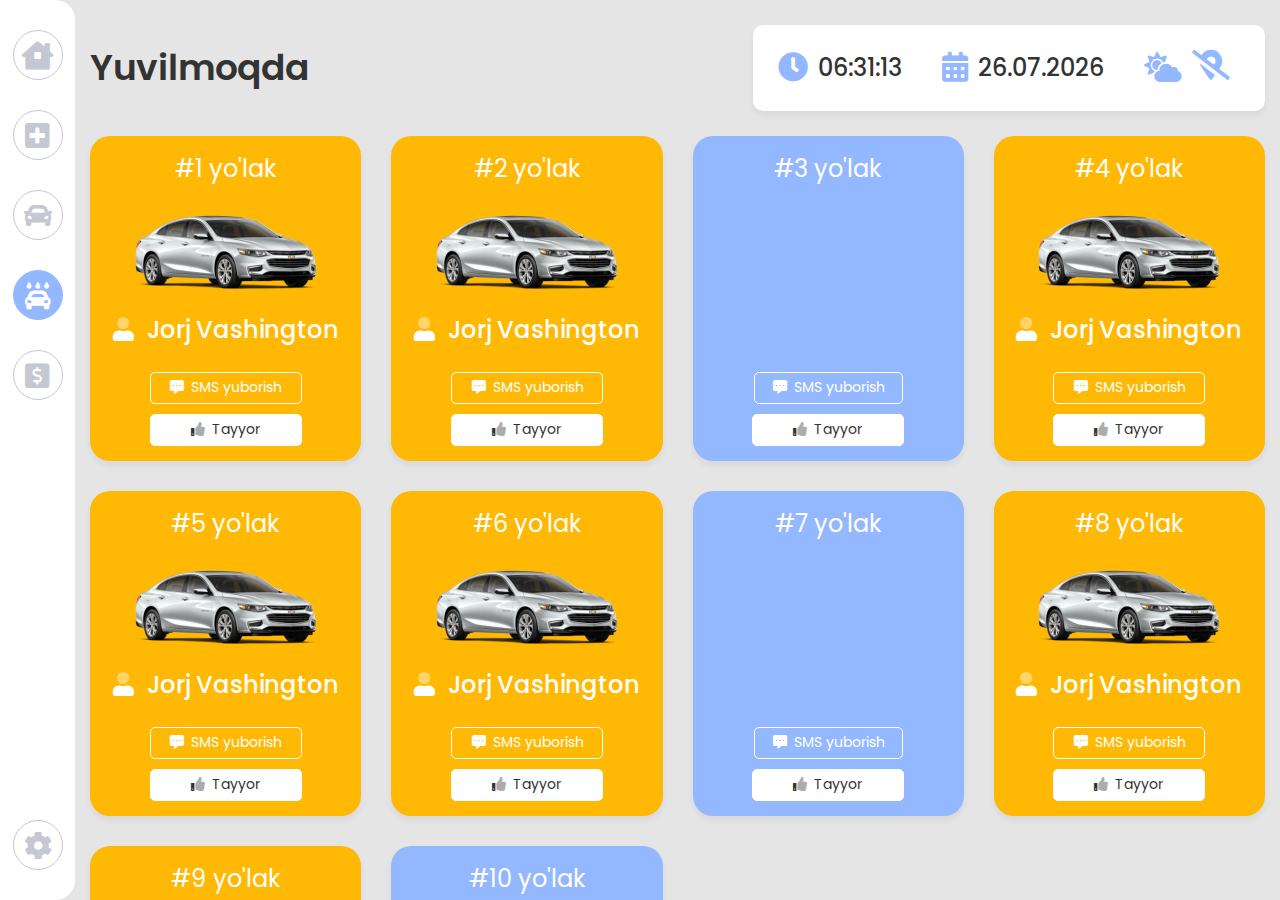
==== commit 271b39b2: "added calculation and statistics & changed aside" ====
--- a/pages/beingwashed.html
+++ b/pages/beingwashed.html
@@ -18,7 +18,7 @@
                 <a href="order.html" class="aside_link"><i class="fas fa-plus-square"></i><span class="tooltiptext">Buyurtma olish</span></a>
                 <a href="line.html" class="aside_link"><i class="fas fa-car"></i><span class="tooltiptext">Navbat</span></a>
                 <a href="beingwashed.html" class="aside_link active"><i class="fas fa-car-wash"></i><span class="tooltiptext">Yuvilmoqda</span></a>
-                <a href="#" class="aside_link"><i class="fas fa-usd-square"></i><span class="tooltiptext"></span></a>
+                <a href="calculation.html" class="aside_link"><i class="fas fa-usd-square"></i><span class="tooltiptext">Xisob-kitob</span></a>
             </div>
             <div class="aside_footer">
                 <a href="settings.html" class="aside_link"><i class="fas fa-cog"></i><span class="tooltiptext">Sozlamalar</span></a>
--- a/css/style.css
+++ b/css/style.css
@@ -43,9 +43,7 @@
 main{
     width: 100%;
     height: 100vh;
-    overflow-y: auto;
-    padding-bottom: 15px;
-}
+    overflow-y: auto;}
 .container{
     max-width: 1140px;
     margin: 0 auto;
@@ -412,6 +410,7 @@
     overflow: hidden;
     display: none;
     z-index: 99;
+    box-shadow: rgba(0, 0, 0, 0.35) 0px 5px 15px;
 }
 .options.active{
     display: block;
@@ -501,6 +500,9 @@
 .order_info{
     min-width: 360px;
 }
+.car_img{
+    width: 100%;
+}
 .order_details{
     padding: 20px 30px;
     border: 2px solid #94B8FF;
@@ -556,7 +558,7 @@
 .wash_type_blog{
     display: flex;
     align-items: center;
-    padding: 15px 0 0px;
+    padding: 15px 0 5px;
 }
 .wash_type, .descr{
     font-weight: 300;
@@ -567,7 +569,7 @@
     display: flex;
     align-items: center;
     flex-wrap: wrap;
-    padding-top: 5px;
+    padding: 10px 0;
 }
 .service_type_text{
     padding-left: 0;
@@ -601,7 +603,7 @@
 .wash_cost{
     padding-left: 0;
     text-align: center;
-    padding-bottom: 5px;
+    padding-bottom: 10px;
 }
 .btn{
     max-width: 320px;
@@ -623,19 +625,14 @@
 
 /************************************************ Navbat.html ******************************************/
 
-.table-bordered::-webkit-scrollbar {
-    width: 10px;
-    background: transparent; 
+.table-qator{
+    overflow-x: auto;
+}
+.table-qator::-webkit-scrollbar{
+    height: 10px;
     border: 1px solid #FFFFFF80;
-    background: #fff;
-    border-radius: 10px;
-}
-  /* Add a thumb */
-.table-bordered::-webkit-scrollbar-thumb {
-    border-radius: 10px;
-    background: #94B8FF;
-}
-tr{
+}
+.table-qator tr{
     background: #fff;
     border-radius: 20px;
     box-shadow: 0px 4px 6px rgba(0, 0, 0, 0.06);
@@ -646,52 +643,68 @@
 tr:last-child{
     margin-bottom: 0;
 }
-#dataTable{ 
+.table{ 
     max-width: 1600px;
-    /* min-width: 1200px; */
-    overflow: auto;
+    min-width: 900px;
     border-collapse:separate; 
     border-spacing: 0 30px;
+    box-sizing: border-box;
+    white-space: nowrap;
 }
 tbody{
     min-width: 1200px;
-    overflow: auto;
-}
-#dataTable tbody tr td{
-    font-family: 'Poppins';
-    font-style: normal;
+
+}
+.table td{
     font-weight: 500;
     font-size: 40px;
     line-height: 60px;
     text-align: center;
     color: #FFB803;
-}
-#dataTable tbody tr td:nth-child(2){
+    position: relative;
+    padding: 0 10px;
+}
+.table td::before{
+    content: '';
+    position: absolute;
+    top: 50%;
+    right: 0;
+    transform: translateY(-50%);
+    height: 50px;
+    width: 2px;
+    background: #C5C7D3;
+}
+.table td:last-child::before{
+    display: none;
+}
+.table td:nth-child(2){
     max-width: 186px;
-    height: 80px;
-}
-#dataTable tbody tr td:nth-child(3){
+    height: auto;
+}
+.table td:nth-child(3){
     color: #898989;
 }
-#dataTable tbody tr td:nth-child(4){
+.table td:nth-child(4){
     max-width: 110px;
-    height: 44px;
-}
-#dataTable tbody tr td:nth-child(5), #dataTable tbody tr td:nth-child(6){
+    height: auto;
+}
+.table td:nth-child(5), .table td:nth-child(6){
     color: #898989;
 }
-#dataTable tbody tr td:nth-child(7){
+.table td:nth-child(7){
     color: #333333;
     border-top-right-radius: 20px;
     border-bottom-right-radius: 20px;
-}
-#dataTable tbody tr td:nth-child(1){
+    padding-right: 20px;
+}
+.table td:nth-child(1){
     border-top-left-radius: 20px;
     border-bottom-left-radius: 20px;
-    padding-left: 15px;
-}
-/************************************************ Navbat html end ******************************************/
+    padding-left: 20px;
+}
+
 /************************************************ Yuvilmoqda ******************************************/
+
 .card-menu{
     width: 100%;
     display: grid;
@@ -792,179 +805,261 @@
 .carding img{
     opacity: 0;
 }
-/************************************************ Yuvilmoqda end ******************************************/
-
 
 /************************************************ Sozlamalar ******************************************/
 
 .card-body{
     background: #94B8FF;
     border-radius: 30px;
-    width: 1620px;
-    height: 496px;
-}.card-headerr{
-    display: flex;
-    justify-content: space-between;
+    padding: 35px 20px 30px 70px;
+}
+.xizmatlarsettnigis{
+    display: grid;
+    grid-template-columns: 1fr 1fr 1fr;
+    grid-gap: 45px;
+    margin-top: 45px;
+}
+.table-responsive{
+    overflow-x: auto;
+}
+.table-responsive::-webkit-scrollbar{
+    height: 10px;
+}
+.tabl{
+    min-width: 650px;
+    overflow-x: auto;
+}
+.card-headerr{
+    display: flex;
+    justify-content: space-between;
+    align-items: center;
 }
 .text-primaryy{
-    font-family: 'Poppins';
-font-style: normal;
-font-weight: 600;
-font-size: 42px;
-line-height: 63px;
-color: #FFFFFF;
-margin-top: 38px;
-margin-left: 70px;
+    font-weight: 600;
+    font-size: 42px;
+    line-height: 63px;
+    color: #FFFFFF;
 }
 .text-primar{
     background: #FFFFFF;
     box-shadow: 0px 4px 6px rgba(0, 0, 0, 0.06);
     border-radius: 10px;
-    padding: 7px 21px 6px 60px;
-    margin-top: 38px;
-    margin-right: 70px;
+    padding: 6px 20px;
+    margin-right: 40px;
 }
 .text-primar a{
-    font-family: 'Poppins';
-    font-style: normal;
-    font-weight: normal;
     font-size: 30px;
     line-height: 45px;
     text-align: center;
     color: #94B8FF;
 }
-.fa-bell-plus{
+#plus_icon{
     padding-right: 11px;
 }
+
 thead tr th{
-    font-family: 'Poppins';
-    font-style: normal;
     font-weight: 500;
     font-size: 30px;
     line-height: 45px;
     color: #FFFFFF;
     padding-top: 40px;
+    padding-bottom: 12px;
+    text-align: center;
+    border-bottom: 1px solid #FFFFFF
 }
 #userTable tbody tr td{
-    font-family: 'Poppins';
-    font-style: normal;
     font-weight: 500;
     font-size: 30px;
     line-height: 45px;
     color: #FFFFFF;
+    text-align: center;
+    border-bottom: 1px solid #FFFFFF;
+    padding: 12px 0 10px;
 }
 #userTable tbody tr td a{
     color: #FFFFFF;
 }
-.tablet{
-    height: 400px;
+.settings_table{
     overflow-y: auto;
 }
-.tablet::-webkit-scrollbar{
-    width: 10px;
-    border: 1px solid #FFFFFF80;
-    background: #fff;
-    border-radius: 10px;    
-}
-.tablet::-webkit-scrollbar-thumb{
-    background: #94B8FF;
-    border-radius: 10px;
-}
-.fa-badge-dollar{
+.table-responsive tbody{
+    max-height: 300px;
+    overflow-y: auto;
+}
+.tabl tr td:nth-child(2), .tabl tr th:nth-child(2){
+    text-align: left !important;
+}
+.tabl tr td:last-child, .tabl tr th:last-child{
+    text-align: right !important;
+    padding-right: 24px !important;
+}
+
+.fa-badge-dollar, .fa-pen{
     padding-right: 20px;
 }
-.fa-pen{
-    padding-right: 20px;
-}
-/* .chiziq{
-    opacity: 0.5;
-    position: absolute;
-    width: 1440px;
-    border: 1px solid #FFFFFF;
-} */
-.chiziq2{
-    width: 370px;
-    border: 1px solid #FFFFFF;
-    margin-left: 18%;
-    margin-bottom: 14px;
-}
-
-/* yuvish yo`lagi sozlamalari */
-
-.yuvish-yolagi{
-    margin-right: 45px;
-    margin-top: 48px;
-    width: 510px;
-    height: 600px;
-    background: #FFB803;
-box-shadow: 0px 15px 20px rgba(0, 0, 0, 0.05);
-border-radius: 20px;
-}
-.yuvish-title{
-    font-family: 'Poppins';
-font-style: normal;
-font-weight: 600;
-font-size: 42px;
-line-height: 63px;
-text-align: center;
-color: #FFFFFF;
-padding-bottom: 8px;
-padding-top: 38px;
-}
-.yuvish-primn{
-    display: flex;
-    justify-content: center;
-    margin-left: 17%;
-    margin-bottom: 50px;
-}
-.yuvidh-card{
-    display: flex;
-    justify-content: space-around;
-    margin-bottom: 9px;
-}
-.yuvish-link{
-    width: 70px;
-    height: 70px;  
-    font-size: 32px;
-    color: #fff;
-}
-.yuvish_yol{
-    font-family: 'Poppins';
-font-style: normal;
-font-weight: 500;
-font-size: 30px;
-line-height: 45px;
-color: #FFFFFF;
-}
-.yuvish-cards{
-    height: 300px;
-    overflow-y: auto;
-}
-.yuvish-cards::-webkit-scrollbar{
+.table-responsive::-webkit-scrollbar{
     width: 6px;
     border: 1px solid #FFFFFF80;
     background: transparent;
-    border-radius: 10px;
-}
-.yuvish-cards::-webkit-scrollbar-thumb{
-    background: #fff;
-    border-radius: 10px;
-}
-/* yuvish yo`lagi sozlamalari  end*/
+    border-radius: 10px;   
+}
+.table-responsive::-webkit-scrollbar-thumb{
+    background: #fff;
+    border-radius: 10px;
+}
+/* yuvish yo`lagi sozlamalari */
+
+.yuvish-yolagi, .xizmatlar{
+    background: #FFB803;
+    box-shadow: 0px 15px 20px rgba(0, 0, 0, 0.05);
+    border-radius: 20px;
+    padding-bottom: 70px;
+}
+.yuvish-title, .xizmat-title{
+    font-weight: 600;
+    font-size: 42px;
+    line-height: 63px;
+    text-align: center;
+    color: #FFFFFF;
+    padding-bottom: 8px;
+    padding-top: 38px;
+}
+.yuvish-primn{
+    display: flex;
+    justify-content: center;
+    margin: 0 auto;
+    margin-bottom: 50px;
+}
+.yuvidh-card, .xizmat-card{
+    display: flex;
+    justify-content: space-between;
+    margin: 0 15px;
+    padding: 14px 20px 10px;
+    border-bottom: 1px solid #FFFFFF;
+}
+.wash_card_content{
+    display: flex;
+    align-items: center;
+}
+.yuvish-link, .xizmat-link{
+    font-size: 32px;
+    color: #fff;
+}
+.yuvish_yol, .xizmat_yol{
+    font-weight: 500;
+    font-size: 30px;
+    line-height: 45px;
+    color: #FFFFFF;
+    padding-left: 25px;
+}
+.yuvish-cards, .xizmat-cards{
+    height: 300px;
+    overflow-y: auto;
+}
+.yuvish-cards::-webkit-scrollbar, .xizmat-cards::-webkit-scrollbar{
+    width: 6px;
+    border: 1px solid #FFFFFF80;
+    background: transparent;
+    border-radius: 10px;
+}
+.yuvish-cards::-webkit-scrollbar-thumb, .xizmat-cards::-webkit-scrollbar-thumb{
+    background: #fff;
+    border-radius: 10px;
+}
 
 /* xizmatlar sozlamalari */
 
 .xizmatlar{
-    position: absolute;
-    margin-top: 48px;
-    margin-left: 45px;
-width: 510px;
-height: 600px;
-left: 775px;
-top: 738px;
-background: #94B8FF;
-box-shadow: 0px 15px 20px rgba(0, 0, 0, 0.05);
-border-radius: 20px;
-}
-/* xizmatlar sozlamalari end */
-/************************************************ Sozlamalar end ******************************************/
+    background: #94B8FF;
+}
+
+/*********************************************** Xisob-kitob ******************************************/
+
+.calculation_boxes{
+    display: flex;
+    justify-content: space-between;
+    flex-wrap: wrap;
+    margin-bottom: 50px;
+}
+.calculation_box{
+    display: flex;
+    align-items: center;
+    padding: 24px;
+    background: #94B8FF;
+    color: #fff;
+    border-radius: 12px;
+    margin-bottom: 30px;
+}
+.calculation_box:nth-child(2n+2){
+    background: #FFB803;
+}
+.calculation_box img{
+    width: 70px;
+    height: 70px;
+    margin-right: 15px;
+}
+.calculation_box_title, .calculation_box_text{
+    font-weight: 500;
+    font-size: 24px;
+    line-height: 36px;
+}
+.bold_600{
+    font-weight: 600;
+}
+.calculation_btn{
+    width: 140px;
+    height: 60px;
+    border-radius: 12px;
+    background: #FFB803;
+    vertical-align: center;
+    margin: 0 auto;
+}
+.calculation_table .tabl tr td:last-child, .calculation_table .tabl tr th:last-child{
+    text-align: center !important;
+    padding-right: 0 !important;
+}
+
+/************************************************ Footer ******************************************/
+
+.footer{
+    background: #fff;
+    margin-top: 40px;
+}
+.footer .container{
+    display: flex;
+    justify-content: space-between;
+    align-items: center;
+    padding: 25px 0;
+}
+.footer_text{
+    font-size: 20px;
+    line-height: 30px;
+    letter-spacing: -0.2;
+    color: #1E2833;
+    opacity: 0.5;
+}
+.social_media a{
+    margin-left: 40px;
+    color: #1E2833;
+}
+
+/************************************************ Statistics ******************************************/
+
+.statistics .container{
+    background: #fff;
+    border-radius: 12px;
+    box-shadow: 0px 0px 7.409090995788574px 0px #00000033;
+
+}
+.stat_table{
+    width: 100%;
+}
+.statistics_header{
+    display: flex;
+    align-items: center;
+    justify-content: space-between;
+    background: #fff;
+}
+.statistics_control{
+    display: flex;
+}--- a/css/media.css
+++ b/css/media.css
@@ -23,6 +23,13 @@
     }
     .card-menu{
         grid-template-columns: 1fr 1fr 1fr 1fr;
+    }
+    .xizmatlarsettnigis{
+        grid-gap: 30px;
+    }
+    .yuvish-primn{
+        margin: 0 auto;
+        margin-bottom: 40px;
     }
 }
 @media (max-width: 1400px) {
@@ -97,6 +104,17 @@
         line-height: 50px;
         
     }
+    .table td{
+        font-size: 32px !important;
+        line-height: 40px !important;
+    }
+    .text-primaryy, .yuvish-title, .xizmat-title{
+        font-size: 36px;
+    }
+    .text-primar a, .xizmat-primn a, .yuvish-link, .yuvish_yol, .xizmat-link, .xizmat_yol, .tabl td, .tabl th{
+        font-size: 24px !important;
+    }
+    
 }
 @media (max-width: 1100px) {
     .order_car, .order_services, .order_info{
@@ -145,6 +163,19 @@
     }
     .card-menu-card{
         min-height: 325px;
+    }
+    .table td{
+        font-size: 30px !important;
+    }
+    #dataTable td:nth-child(2) img{
+        max-width: 150px;
+    }
+    .xizmatlarsettnigis{
+        grid-template-columns: 1fr 1fr;  
+    }
+    .yuvish-primn{
+        margin: 0 auto;
+        margin-bottom: 40px;
     }
 }
 @media (max-width: 992px) {
@@ -200,6 +231,12 @@
     .tooltiptext{
         display: none;
     }
+    .table td{
+        font-size: 28px !important;
+    }
+    .card-body{
+        padding: 30px 20px;
+    }
 }
 @media (max-width: 768px) {
     .main_card_weather{
@@ -225,6 +262,21 @@
     }
     .card-menu{
         grid-template-columns: 1fr 1fr;
+    }
+    .table td{
+        font-size: 26px !important;
+    }
+    .table{
+        min-width: 800px;
+    }
+    .xizmatlarsettnigis{
+        grid-template-columns: 1fr;  
+    }
+    .text-primaryy, .yuvish-title, .xizmat-title{
+        font-size: 32px;
+    }
+    .settings_btn{
+        margin: 0;
     }
 }
 @media (max-width: 640px) {
@@ -249,7 +301,7 @@
         overflow-y: auto !important;
     }
     .menu_btn i{
-        transition: all .3s;
+        transition: all .2s;
     }
     aside.active .menu_btn i{
         transform: rotate(90deg);
@@ -263,8 +315,33 @@
     .order_form{
         padding: 30px 20px;
     }
+    .table td{
+        font-size: 24px !important;
+    }
+    #dataTable td:nth-child(2) img{
+        max-width: 120px;
+    }
+    .card-headerr{
+        display: flex;
+        flex-direction: column;
+        align-items: center;
+    }
+    .footer_text{
+        font-size: 18px;
+    }
+    .social_media a{
+        margin-left: 20px;
+        padding-top: 10px;
+        display: inline-block;
+    }
+    .footer{
+        padding: 0 10px;
+    }
 }
 @media (max-width: 440px) {
+    .tabl{
+        min-width: 600px;
+    }
     .aside_link {
         margin-bottom: 20px;
     }
@@ -315,4 +392,13 @@
     .card-menu-card{
         min-width: 300px;
     }
+    .table{
+        min-width: 700px;
+    }
+    .table td:nth-child(7){
+        padding-right: 10px;
+    }
+    .table td:nth-child(1){
+        padding-left: 10px;
+    }
 }